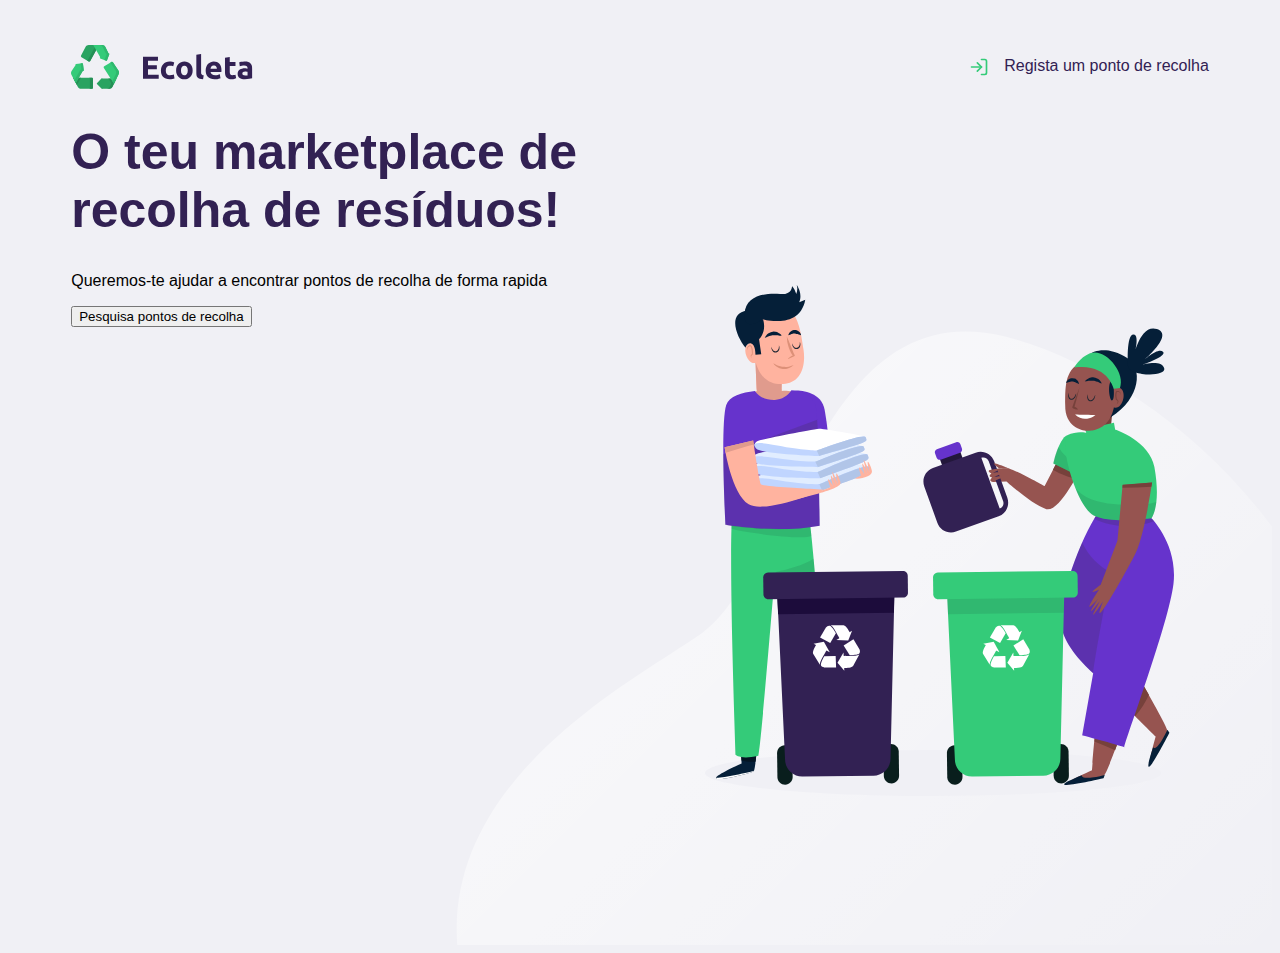
==== index.html @ c4a4aaa9 "at vid 1 - 1_21_04" ====
<!DOCTYPE html>
<html lang="en">
<head>
    <meta charset="UTF-8">
    <meta name="viewport" content="width=device-width, initial-scale=1.0">
    <link rel="stylesheet" href="static/main.css">
    <title>Recolha</title>
</head>
<body>


    <div id="page-home">

        <div class="containter">

            <header>
                <img src="static/src/logo.svg" alt="logo-ecoleta">
                <a href="#">
                <span></span>
                Regista um ponto de recolha</a>
            </header>
            <main>
    
                <h1>O teu marketplace de recolha de resíduos!</h1>
                <p>Queremos-te ajudar a encontrar pontos de recolha de forma rapida</p>
    
                <button>Pesquisa pontos de recolha</button>
            </main>
        </div>

    </div>

</body>
</html>
---- static/main.css ----
:root {
    --title-color: #322153;
}



html {
    font-family: Arial, Helvetica, sans-serif;
}

body {
    background: #f0f0f5;
}

a {
    text-decoration: none;
}

#page-home {
    background: url('../static/src/home-background.svg') no-repeat;
    height: 100vh;
    background-position: 35vw bottom;
}

.containter {
    width: 90%;
    max-width: 1300px;
    margin: 0 auto;
}

header {
    display: flex;
    align-items: center;
    justify-content: space-between;
    margin-top: 45px;
}

header a {
    display: flex;
    color: var(--title-color);
    font-weight: 500;
}

header a span {
    margin-right: 15px;
    background-image: url(../static/src/log-in.svg);
    width: 20px;
    height: 20px;
    display: flex;
}

main {
    max-width: 560px;
}

main h1 {
    font-size: 50px;
    color: var(--title-color);
}
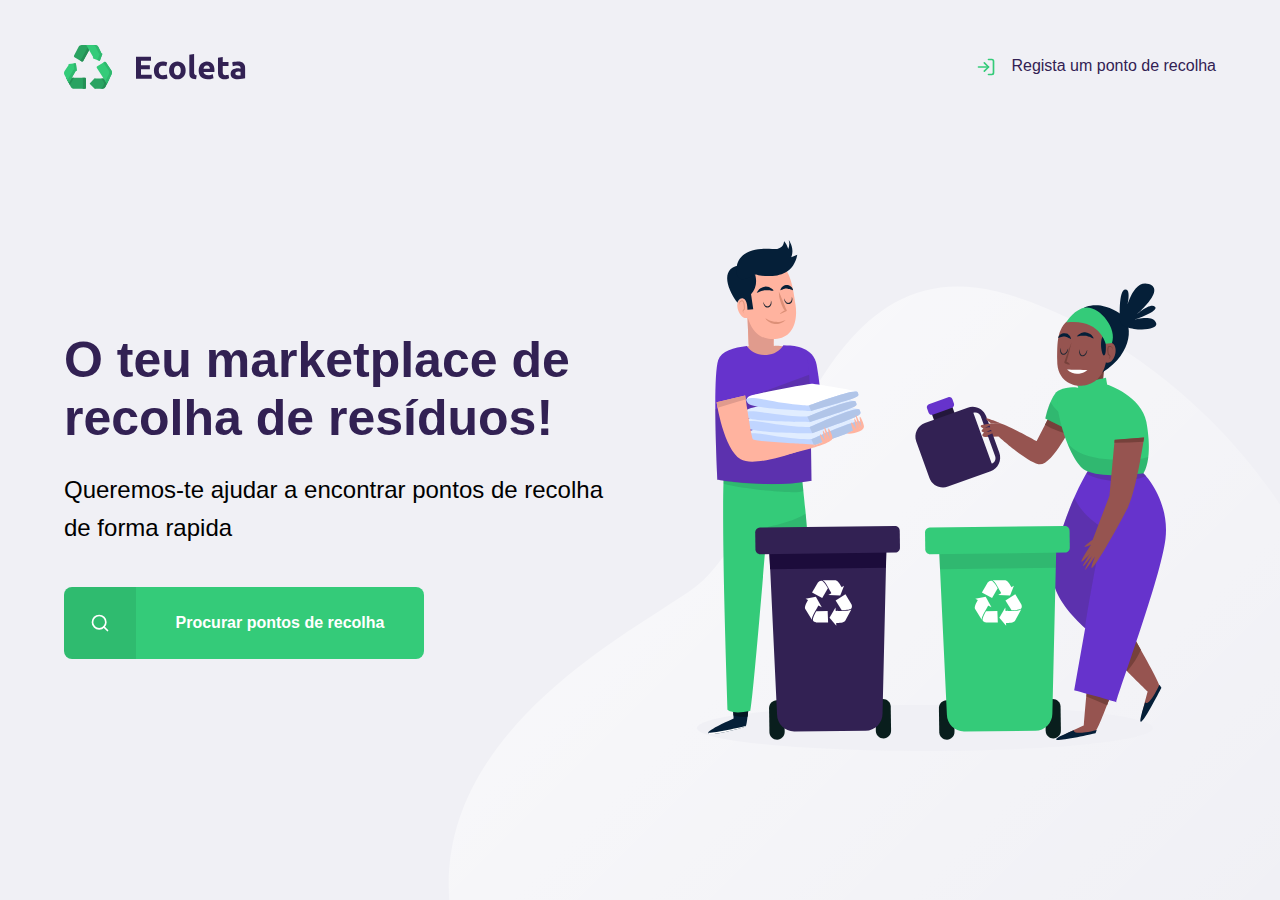
==== commit 16bc7233: "final vid 1" ====
--- a/index.html
+++ b/index.html
@@ -24,7 +24,7 @@
                 <h1>O teu marketplace de recolha de resíduos!</h1>
                 <p>Queremos-te ajudar a encontrar pontos de recolha de forma rapida</p>
     
-                <button>Pesquisa pontos de recolha</button>
+                <a href="#"><span></span><strong>Procurar pontos de recolha</strong></a>
             </main>
         </div>
 
--- a/static/main.css
+++ b/static/main.css
@@ -1,5 +1,11 @@
 :root {
     --title-color: #322153;
+    --primary-color: #34cb79;
+}
+
+* {
+    margin: 0;
+    padding: 0;
 }
 
 
@@ -10,6 +16,7 @@
 
 body {
     background: #f0f0f5;
+    -webkit-font-smoothing: antialiased;
 }
 
 a {
@@ -25,7 +32,11 @@
 .containter {
     width: 90%;
     max-width: 1300px;
+    height: 100%;
     margin: 0 auto;
+    display: flex;
+    flex-direction: column;
+    
 }
 
 header {
@@ -51,9 +62,84 @@
 
 main {
     max-width: 560px;
+    flex: 1;
+    display: flex;
+    flex-direction: column;
+    justify-content: center;
 }
 
 main h1 {
     font-size: 50px;
     color: var(--title-color);
 }
+
+main p {
+    font-size: 24px;
+    line-height: 38px;
+    margin-top: 24px;
+}
+
+main a {
+    width: 100%;
+    max-width: 360px;
+    background-color: var(--primary-color);
+    height: 72px;
+    border-radius: 8px;
+    display: flex;
+    align-items: center;
+    margin-top: 40px;
+    transition: 400ms;
+    font-weight: bold;
+    color: white;
+}
+
+main a:hover {
+    background-color: #2fb86e;
+}
+
+main a span {
+    width: 72px;
+    height: 72px;
+    background-color: rgba(0,0,0,0.08);
+    border-top-left-radius: 8px;
+    border-bottom-left-radius: 8px;
+    display: flex;
+    align-items: center;
+    justify-content: center;
+}
+
+main a span::after {
+    content: "";
+    background-image: url('../static/src/search.svg');
+    width: 20px;
+    height: 20px;
+
+}
+
+main a strong {
+    flex: 1;
+    text-align: center;
+}
+
+@media (max-width: 900px) {
+
+    #page-home {
+        background-position-x: 75vw;
+    }
+
+    .containter {
+        align-items: center;
+        text-align: center;
+    }
+
+    header a {
+        position: absolute;
+        bottom: 48px;
+        left: 50%;
+        transform: translateX(-50%);
+    }
+
+    main {
+        align-items: center;
+    }
+}
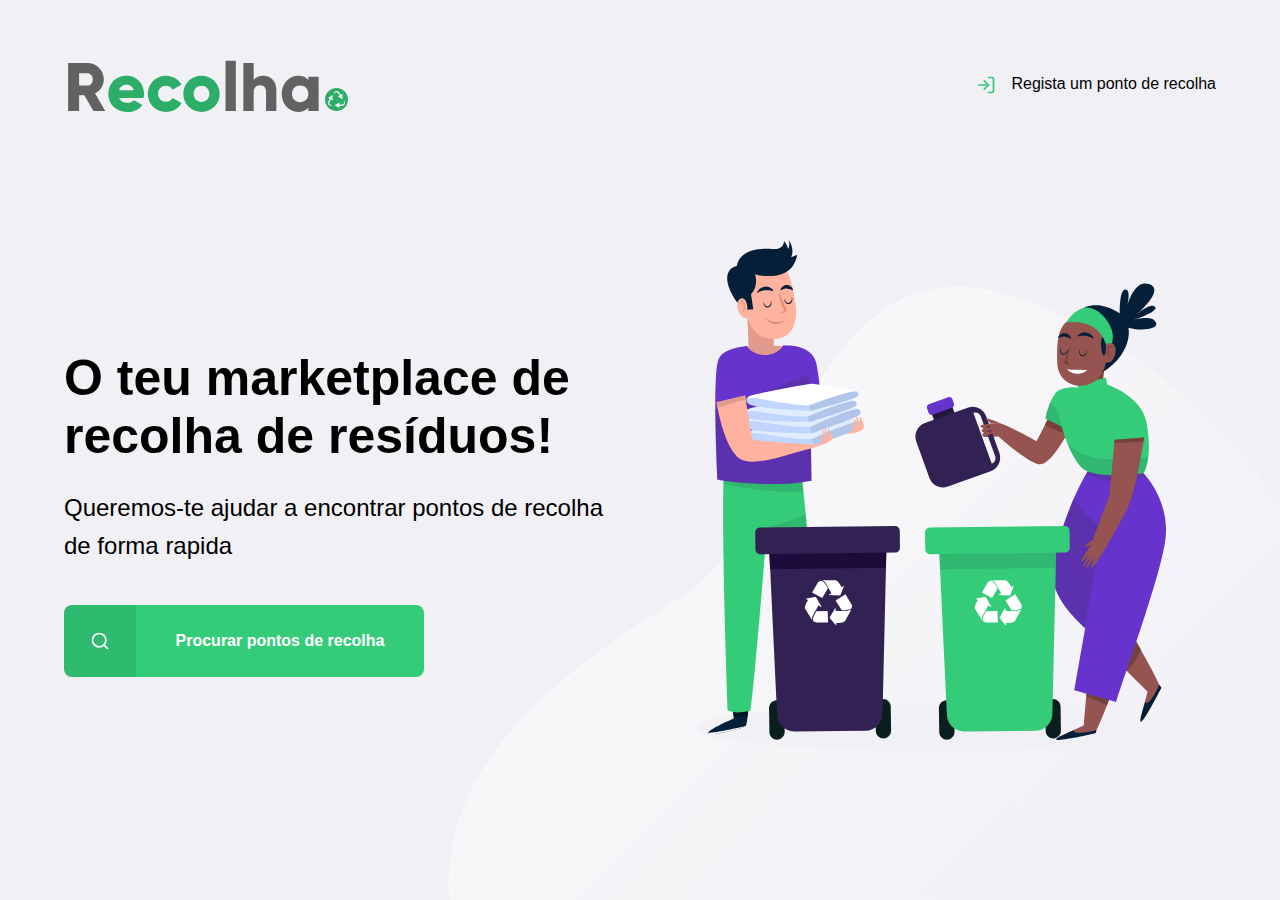
==== commit ccfa8eb7: "at escolha stack - 01.01.20" ====
--- a/index.html
+++ b/index.html
@@ -4,6 +4,8 @@
     <meta charset="UTF-8">
     <meta name="viewport" content="width=device-width, initial-scale=1.0">
     <link rel="stylesheet" href="static/main.css">
+    <link rel="stylesheet" href="static/home.css">
+    <link rel="stylesheet" href="static/responsive.css">
     <title>Recolha</title>
 </head>
 <body>
@@ -14,8 +16,8 @@
         <div class="containter">
 
             <header>
-                <img src="static/src/logo.svg" alt="logo-ecoleta">
-                <a href="#">
+                <a href="index.html"><img src="static/src/logo_recolha.svg" alt="logo-ecoleta"></a>
+                <a href="create-rec.html">
                 <span></span>
                 Regista um ponto de recolha</a>
             </header>
--- a/static/main.css
+++ b/static/main.css
@@ -1,14 +1,17 @@
 :root {
-    --title-color: #322153;
+    --title-color: 626262;
     --primary-color: #34cb79;
+}
+
+h1, h2 {
+    color: var(--title-color);
 }
 
 * {
     margin: 0;
     padding: 0;
+    box-sizing: border-box;
 }
-
-
 
 html {
     font-family: Arial, Helvetica, sans-serif;
@@ -22,124 +25,3 @@
 a {
     text-decoration: none;
 }
-
-#page-home {
-    background: url('../static/src/home-background.svg') no-repeat;
-    height: 100vh;
-    background-position: 35vw bottom;
-}
-
-.containter {
-    width: 90%;
-    max-width: 1300px;
-    height: 100%;
-    margin: 0 auto;
-    display: flex;
-    flex-direction: column;
-    
-}
-
-header {
-    display: flex;
-    align-items: center;
-    justify-content: space-between;
-    margin-top: 45px;
-}
-
-header a {
-    display: flex;
-    color: var(--title-color);
-    font-weight: 500;
-}
-
-header a span {
-    margin-right: 15px;
-    background-image: url(../static/src/log-in.svg);
-    width: 20px;
-    height: 20px;
-    display: flex;
-}
-
-main {
-    max-width: 560px;
-    flex: 1;
-    display: flex;
-    flex-direction: column;
-    justify-content: center;
-}
-
-main h1 {
-    font-size: 50px;
-    color: var(--title-color);
-}
-
-main p {
-    font-size: 24px;
-    line-height: 38px;
-    margin-top: 24px;
-}
-
-main a {
-    width: 100%;
-    max-width: 360px;
-    background-color: var(--primary-color);
-    height: 72px;
-    border-radius: 8px;
-    display: flex;
-    align-items: center;
-    margin-top: 40px;
-    transition: 400ms;
-    font-weight: bold;
-    color: white;
-}
-
-main a:hover {
-    background-color: #2fb86e;
-}
-
-main a span {
-    width: 72px;
-    height: 72px;
-    background-color: rgba(0,0,0,0.08);
-    border-top-left-radius: 8px;
-    border-bottom-left-radius: 8px;
-    display: flex;
-    align-items: center;
-    justify-content: center;
-}
-
-main a span::after {
-    content: "";
-    background-image: url('../static/src/search.svg');
-    width: 20px;
-    height: 20px;
-
-}
-
-main a strong {
-    flex: 1;
-    text-align: center;
-}
-
-@media (max-width: 900px) {
-
-    #page-home {
-        background-position-x: 75vw;
-    }
-
-    .containter {
-        align-items: center;
-        text-align: center;
-    }
-
-    header a {
-        position: absolute;
-        bottom: 48px;
-        left: 50%;
-        transform: translateX(-50%);
-    }
-
-    main {
-        align-items: center;
-    }
-}
--- a/static/home.css
+++ b/static/home.css
@@ -0,0 +1,97 @@
+#page-home {
+    background: url('../static/src/home-background.svg') no-repeat;
+    height: 100vh;
+    background-position: 35vw bottom;
+}
+
+.containter {
+    width: 90%;
+    max-width: 1300px;
+    height: 100%;
+    margin: 0 auto;
+    display: flex;
+    flex-direction: column;
+    
+}
+
+header {
+    display: flex;
+    align-items: center;
+    justify-content: space-between;
+    margin-top: 45px;
+}
+
+header a {
+    display: flex;
+    color: var(--title-color);
+    font-weight: 500;
+}
+
+header a span {
+    margin-right: 15px;
+    background-image: url(../static/src/log-in.svg);
+    width: 20px;
+    height: 20px;
+    display: flex;
+}
+
+main {
+    max-width: 560px;
+    flex: 1;
+    display: flex;
+    flex-direction: column;
+    justify-content: center;
+}
+
+main h1 {
+    font-size: 50px;
+    color: var(--title-color);
+}
+
+main p {
+    font-size: 24px;
+    line-height: 38px;
+    margin-top: 24px;
+}
+
+main a {
+    width: 100%;
+    max-width: 360px;
+    background-color: var(--primary-color);
+    height: 72px;
+    border-radius: 8px;
+    display: flex;
+    align-items: center;
+    margin-top: 40px;
+    transition: 400ms;
+    font-weight: bold;
+    color: white;
+}
+
+main a:hover {
+    background-color: #2fb86e;
+}
+
+main a span {
+    width: 72px;
+    height: 72px;
+    background-color: rgba(0,0,0,0.08);
+    border-top-left-radius: 8px;
+    border-bottom-left-radius: 8px;
+    display: flex;
+    align-items: center;
+    justify-content: center;
+}
+
+main a span::after {
+    content: "";
+    background-image: url('../static/src/search.svg');
+    width: 20px;
+    height: 20px;
+
+}
+
+main a strong {
+    flex: 1;
+    text-align: center;
+}
--- a/static/responsive.css
+++ b/static/responsive.css
@@ -0,0 +1,37 @@
+@media (max-width: 900px) {
+
+    #page-home {
+        background-position-x: 75vw;
+    }
+
+    .containter {
+        align-items: center;
+        text-align: center;
+    }
+
+    header a {
+        position: absolute;
+        bottom: 48px;
+        left: 50%;
+        transform: translateX(-50%);
+    }
+
+    main {
+        align-items: center;
+    }
+}
+
+@media(min-width: 1700px) {
+
+    #page-home {
+        background-position-x: 40vw;
+    }
+
+}
+
+@media(max-height: 760px) {
+
+    #page-home {
+        background-position-y: 200px;
+    }
+}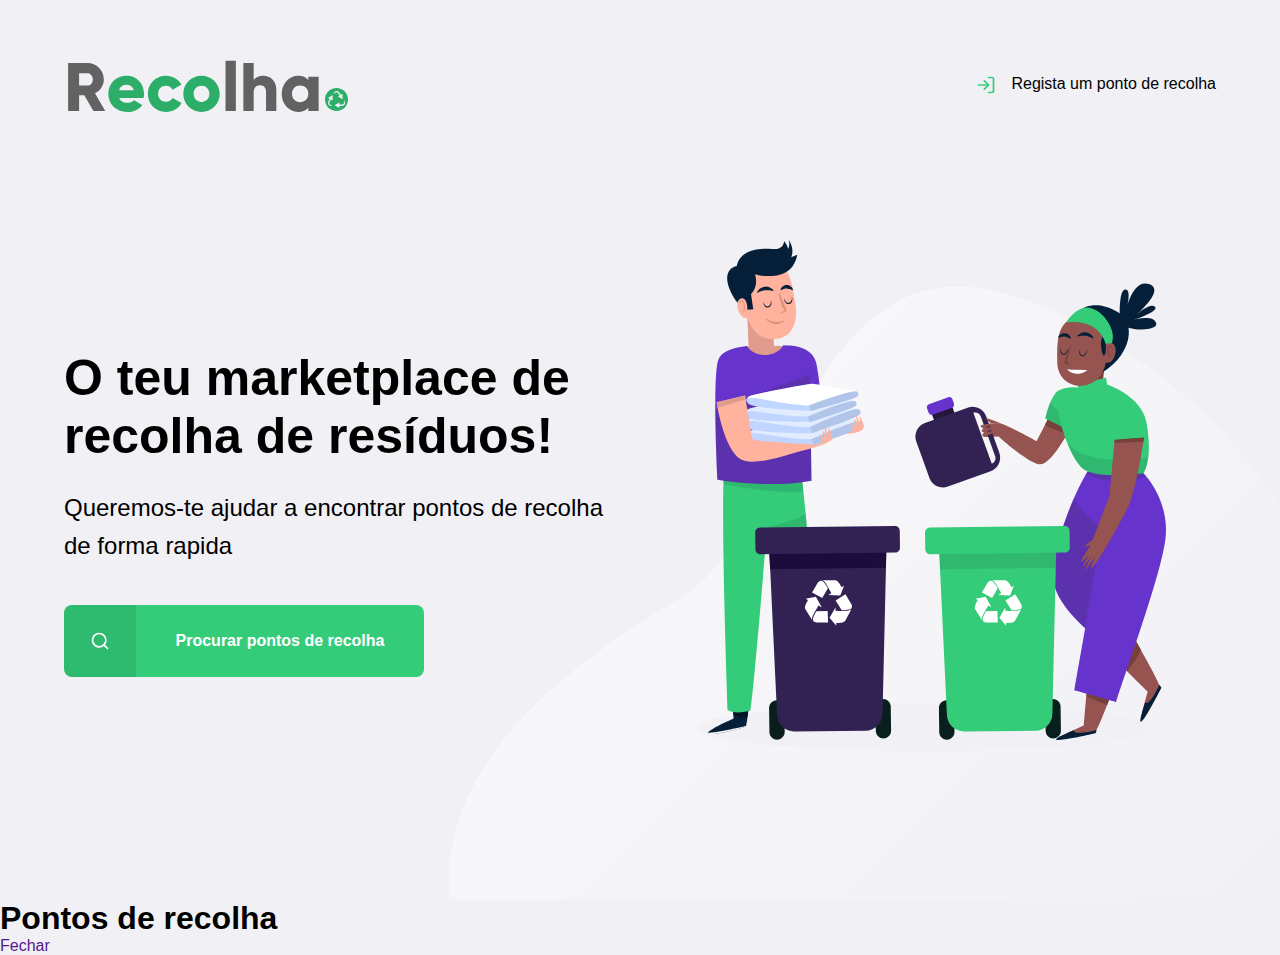
==== commit 162918c5: "act" ====
--- a/index.html
+++ b/index.html
@@ -32,5 +32,14 @@
 
     </div>
 
+    <div id="modal">
+        <div class="content">
+            <div class="header">
+                <h1>Pontos de recolha</h1>
+                <a href="">Fechar</a>
+            </div>
+        </div>
+    </div>
+
 </body>
 </html>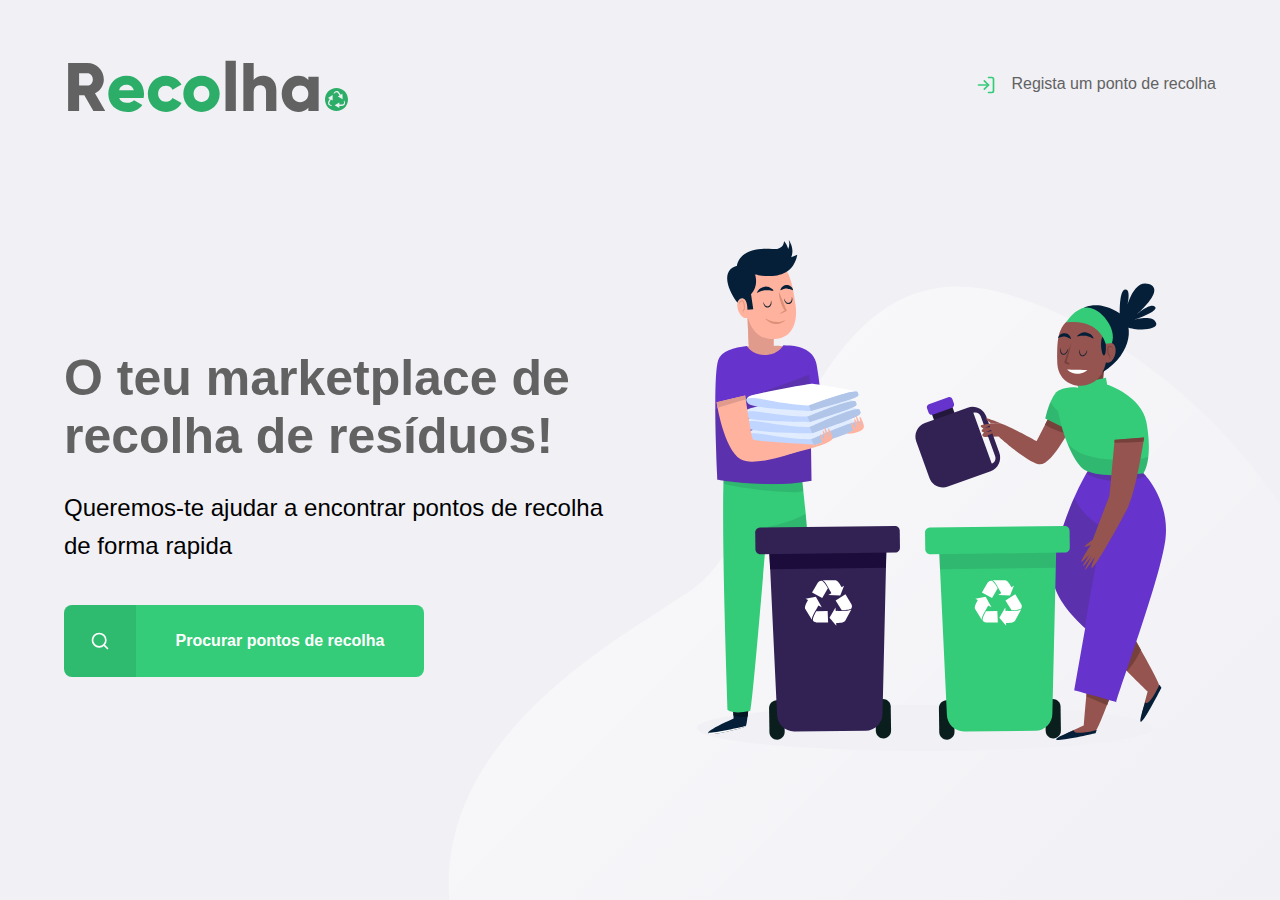
==== commit 4519ff39: "at escolha stack - 1.32.24" ====
--- a/index.html
+++ b/index.html
@@ -5,6 +5,7 @@
     <meta name="viewport" content="width=device-width, initial-scale=1.0">
     <link rel="stylesheet" href="static/main.css">
     <link rel="stylesheet" href="static/home.css">
+    <link rel="stylesheet" href="static/modal.css">
     <link rel="stylesheet" href="static/responsive.css">
     <title>Recolha</title>
 </head>
@@ -16,7 +17,7 @@
         <div class="containter">
 
             <header>
-                <a href="index.html"><img src="static/src/logo_recolha.svg" alt="logo-ecoleta"></a>
+                <img src="static/src/logo_recolha.svg" alt="logo-ecoleta">
                 <a href="create-rec.html">
                 <span></span>
                 Regista um ponto de recolha</a>
@@ -32,14 +33,23 @@
 
     </div>
 
-    <div id="modal">
+    <div id="modal" class="hide">
         <div class="content">
             <div class="header">
                 <h1>Pontos de recolha</h1>
-                <a href="">Fechar</a>
+                <a href="#">Fechar</a>
             </div>
+            <form action="">
+                <label for="search">Cidade</label>
+                <div class="search field">
+                    <input type="text" name="search" placeholder="Escreve a cidade">
+                    <button>
+                        <img src="/static/src/search.svg" alt="">
+                    </button>
+                </div>
+            </form>
         </div>
     </div>
-
+    <script src="scripts/index.js"></script>
 </body>
 </html>--- a/static/main.css
+++ b/static/main.css
@@ -1,5 +1,5 @@
 :root {
-    --title-color: 626262;
+    --title-color: #626262;
     --primary-color: #34cb79;
 }
 
--- a/static/modal.css
+++ b/static/modal.css
@@ -0,0 +1,80 @@
+#modal {
+    background-color: #0E0A14ef;
+    height: 100vh;
+    width: 100vw;
+
+    position: fixed;
+    top: 0;
+
+    display: flex;
+    justify-content: center;
+    align-items: center;
+
+    transition: 400ms;
+}
+
+#modal.hide {
+    display: none;
+}
+
+#modal .content {
+    color: white;
+
+    width: 420px;
+}
+
+#modal .header {
+    display: flex;
+    align-items: center;
+    justify-content: space-between;
+}
+
+#modal .header a {
+    background-image: url('../static/src/x.svg');
+    width: 20px;
+    height: 20px;
+    display: flex;
+
+    font-size: 0.01px;
+}
+
+#modal .header h1 {
+    color: white;
+    font-size: 36px;
+    line-height: 42px;
+
+}
+
+#modal form label {
+    font-size: 15px;
+    line-height: 16px;
+    display: block;
+    margin: 20px 0 20px 0; 
+    
+}
+
+#modal form .field {
+    display: flex;
+} 
+
+#modal form input {
+    flex: 1;
+    background-color: #f0f0f5;
+    border-radius: 8px 0 0 8px;
+    border: none;
+    padding: 16px 24px;
+    font-size: 16px;
+    color: #6c6c80;
+} 
+
+#modal form button {
+    width: 72px;
+    height: 72px;
+    border: 0;
+    border-radius: 0 8px 8px 0 ;
+    background-color: var(--primary-color);
+} 
+
+#modal form button:hover {
+    background-color: #2fb85e;
+}